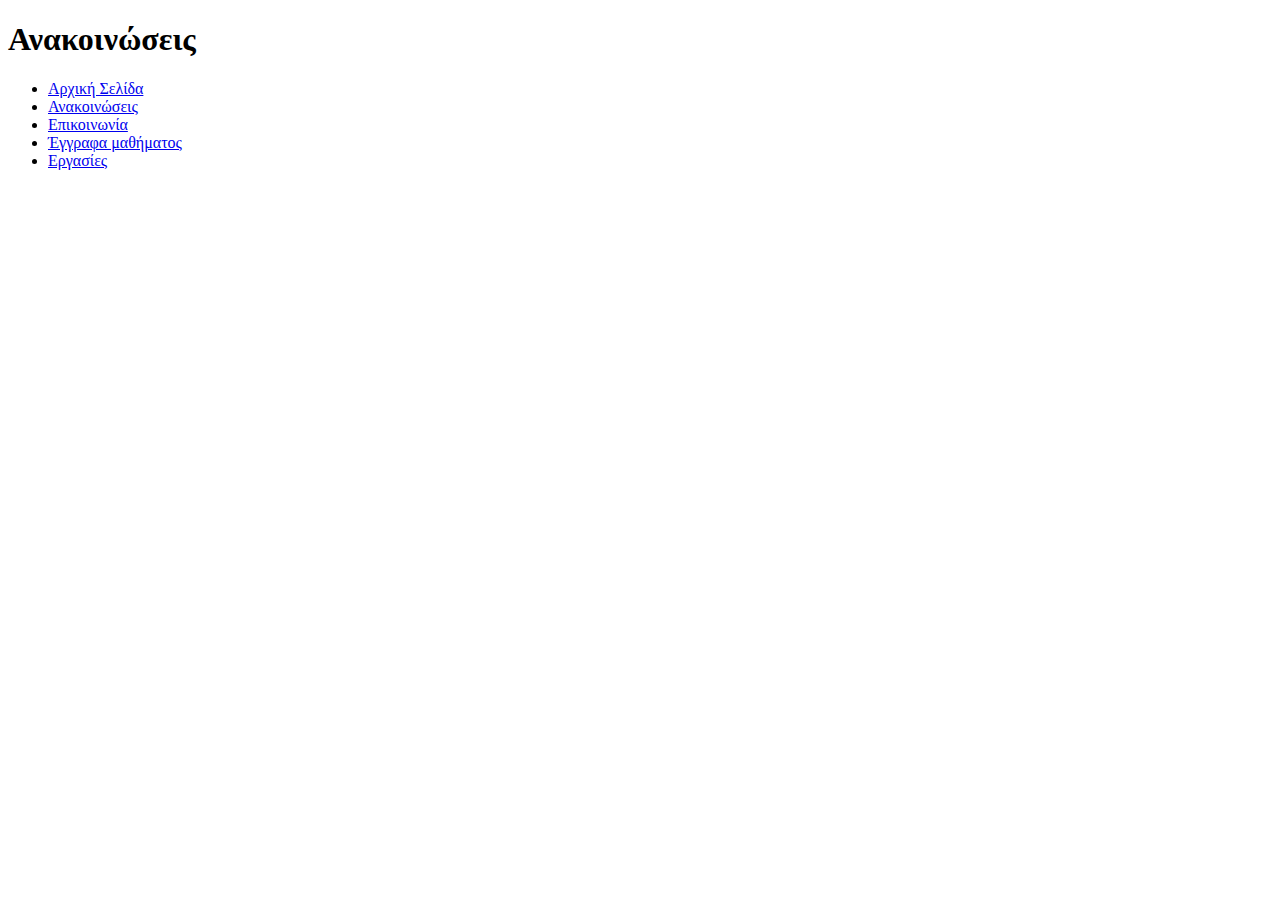
==== announcement.html @ 75fd4dc3 "Create the structure of each of the html files" ====
<!DOCTYPE html>
<html lang="en">
<head>
    <meta charset="UTF-8">
    <title>Ανακοινώσεις</title>
</head>
<body>
    <div>
        <h1>Ανακοινώσεις</h1>
        <ul>
            <li><a href="./index.html">Αρχική Σελίδα</a></li>
            <li><a href="./announcement.html">Ανακοινώσεις</a></li>
            <li><a href="./communication.html">Επικοινωνία</a></li>
            <li><a href="./documents.html">Έγγραφα μαθήματος</a></li>
            <li><a href="./homework.html">Εργασίες</a></li>
        </ul>
    </div>
</body>
</html>
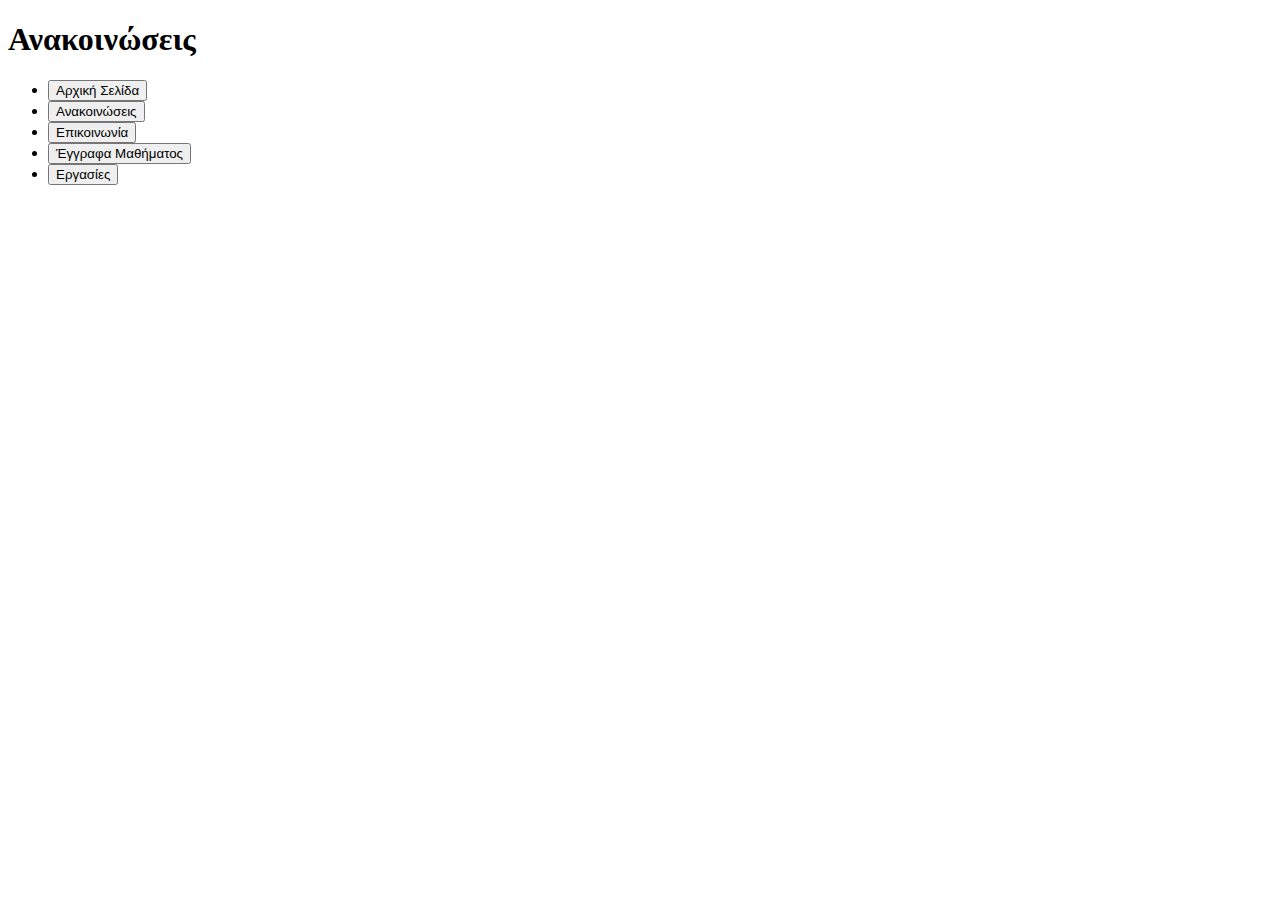
==== commit b9698f29: "Add buttons to navigation bar as well as add image and welcome txt" ====
--- a/announcement.html
+++ b/announcement.html
@@ -5,14 +5,15 @@
     <title>Ανακοινώσεις</title>
 </head>
 <body>
+    
+    <h1>Ανακοινώσεις</h1>
     <div>
-        <h1>Ανακοινώσεις</h1>
         <ul>
-            <li><a href="./index.html">Αρχική Σελίδα</a></li>
-            <li><a href="./announcement.html">Ανακοινώσεις</a></li>
-            <li><a href="./communication.html">Επικοινωνία</a></li>
-            <li><a href="./documents.html">Έγγραφα μαθήματος</a></li>
-            <li><a href="./homework.html">Εργασίες</a></li>
+            <li><button class="navigation" onclick="window.location.href='./index.html'">Αρχική Σελίδα</button></li>
+            <li><button class="navigation" onclick="window.location.href='./announcement.html'">Ανακοινώσεις</button></li>
+            <li><button class="navigation" onclick="window.location.href='./communication.html'">Επικοινωνία</button></li>
+            <li><button class="navigation" onclick="window.location.href='./documents.html'">Έγγραφα Μαθήματος</button></li>
+            <li><button class="navigation" onclick="window.location.href='./homework.html'">Εργασίες</button></li>
         </ul>
     </div>
 </body>
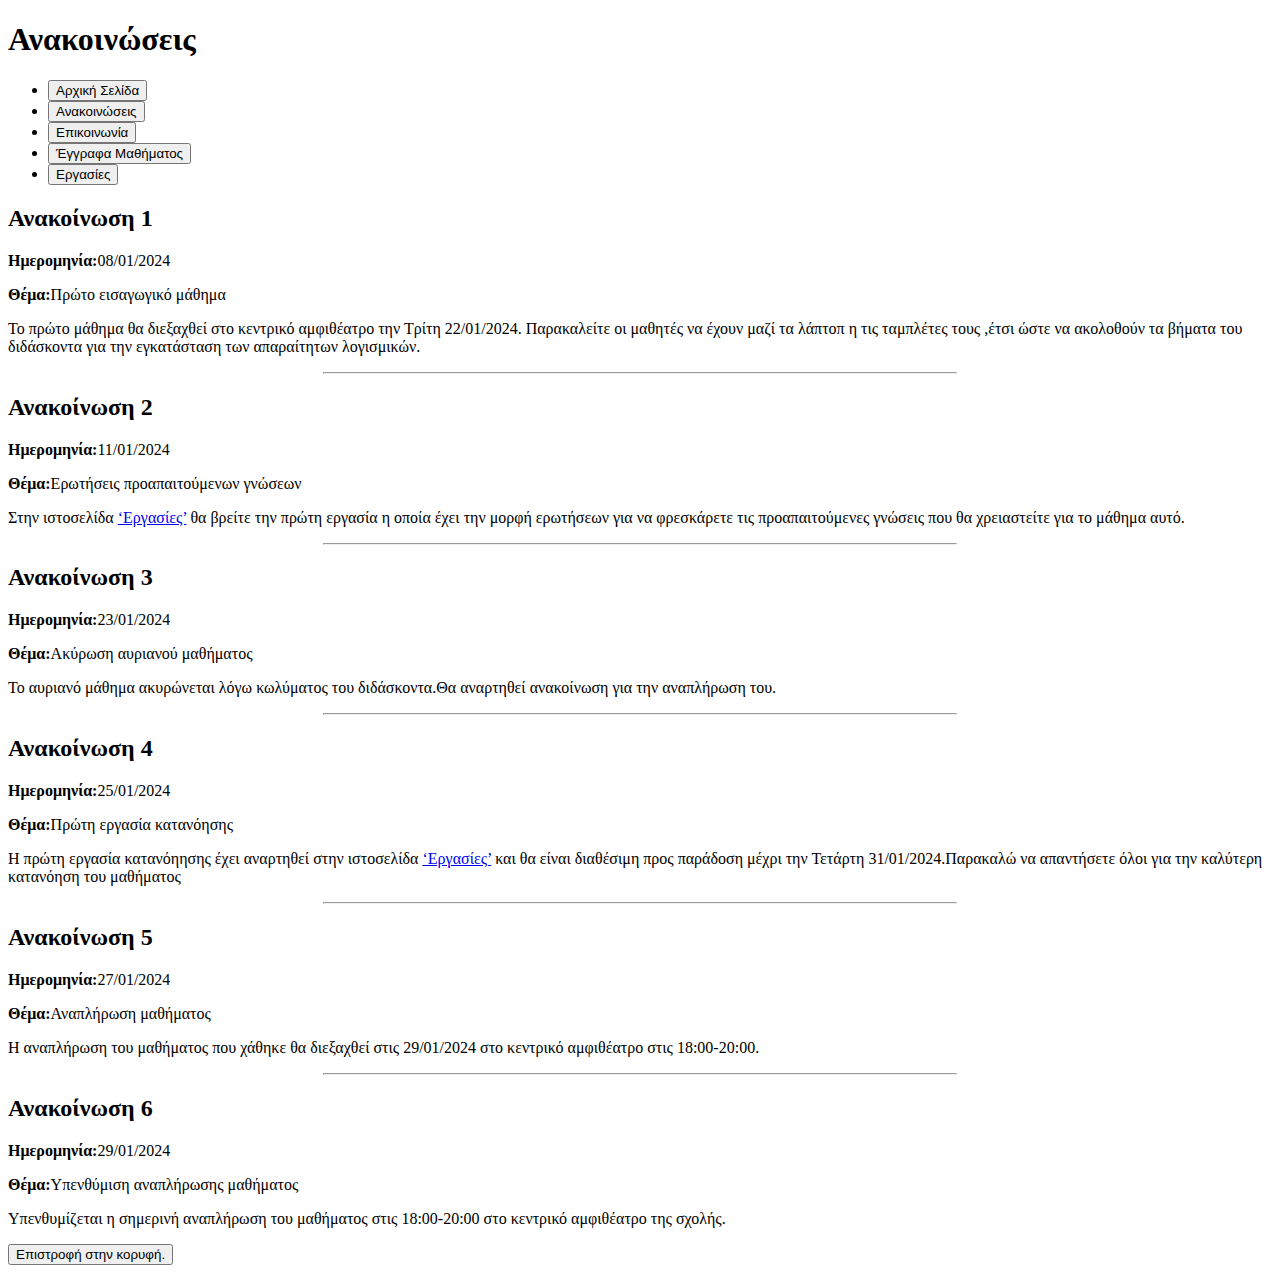
==== commit 1fa25a8b: "Create announcement bar and toTop button" ====
--- a/announcement.html
+++ b/announcement.html
@@ -5,9 +5,8 @@
     <title>Ανακοινώσεις</title>
 </head>
 <body>
-    
     <h1>Ανακοινώσεις</h1>
-    <div>
+    <div class="navigation-bar">
         <ul>
             <li><button class="navigation" onclick="window.location.href='./index.html'">Αρχική Σελίδα</button></li>
             <li><button class="navigation" onclick="window.location.href='./announcement.html'">Ανακοινώσεις</button></li>
@@ -16,5 +15,56 @@
             <li><button class="navigation" onclick="window.location.href='./homework.html'">Εργασίες</button></li>
         </ul>
     </div>
+
+    <div class="announcement-bar">
+        <h2>Ανακοίνωση 1</h2>
+        <p><strong>Ημερομηνία:</strong>08/01/2024</p>
+        <p><strong>Θέμα:</strong>Πρώτο εισαγωγικό μάθημα</p>
+        <p>Το πρώτο μάθημα θα διεξαχθεί στο κεντρικό αμφιθέατρο την Τρίτη 22/01/2024.
+            Παρακαλείτε οι μαθητές να έχουν μαζί τα λάπτοπ η τις ταμπλέτες τους 
+            ,έτσι ώστε να ακολοθούν τα βήματα του διδάσκοντα για την εγκατάσταση των απαραίτητων λογισμικών.    
+        </p> 
+
+        <hr width="50%">
+        <h2>Ανακοίνωση 2</h2>
+        <p><strong>Ημερομηνία:</strong>11/01/2024</p>
+        <p><strong>Θέμα:</strong>Ερωτήσεις προαπαιτούμενων γνώσεων</p>
+        <p>Στην ιστοσελίδα <a href="./homework.html">&lsquo;Εργασίες&rsquo;</a> 
+          θα βρείτε την πρώτη εργασία η οποία έχει την μορφή ερωτήσεων για να φρεσκάρετε
+          τις προαπαιτούμενες γνώσεις που θα χρειαστείτε για το μάθημα αυτό.
+        </p>
+
+        <hr width="50%">
+        <h2>Ανακοίνωση 3</h2>
+        <p><strong>Ημερομηνία:</strong>23/01/2024</p>
+        <p><strong>Θέμα:</strong>Ακύρωση αυριανού μαθήματος</p>
+        <p>Το αυριανό μάθημα ακυρώνεται λόγω κωλύματος του διδάσκοντα.Θα αναρτηθεί ανακοίνωση για την αναπλήρωση του.
+        </p> 
+
+        <hr width="50%">
+        <h2>Ανακοίνωση 4</h2>
+        <p><strong>Ημερομηνία:</strong>25/01/2024</p>
+        <p><strong>Θέμα:</strong>Πρώτη εργασία κατανόησης</p>
+        <p>Η πρώτη εργασία κατανόηησης έχει αναρτηθεί στην ιστοσελίδα <a href="./homework.html">&lsquo;Εργασίες&rsquo;</a> 
+         και θα είναι διαθέσιμη προς παράδοση μέχρι την Τετάρτη 31/01/2024.Παρακαλώ να απαντήσετε όλοι για την καλύτερη κατανόηση του μαθήματος
+        </p> 
+
+        <hr width="50%">
+        <h2>Ανακοίνωση 5</h2>
+        <p><strong>Ημερομηνία:</strong>27/01/2024</p>
+        <p><strong>Θέμα:</strong>Αναπλήρωση μαθήματος</p>
+        <p>Η αναπλήρωση του μαθήματος που χάθηκε θα διεξαχθεί στις 29/01/2024 στο κεντρικό αμφιθέατρο στις 18:00-20:00.
+        </p> 
+
+        <hr width="50%">
+        <h2>Ανακοίνωση 6</h2>
+        <p><strong>Ημερομηνία:</strong>29/01/2024</p>
+        <p><strong>Θέμα:</strong>Υπενθύμιση αναπλήρωσης μαθήματος</p>
+        <p>Υπενθυμίζεται η σημερινή αναπλήρωση του μαθήματος στις 18:00-20:00 στο κεντρικό αμφιθέατρο της σχολής.
+        </p> 
+
+        <button onclick="window.location.href='#top'" id="toTopBtn">Επιστροφή στην κορυφή.</button>
+
+    </div>
 </body>
 </html>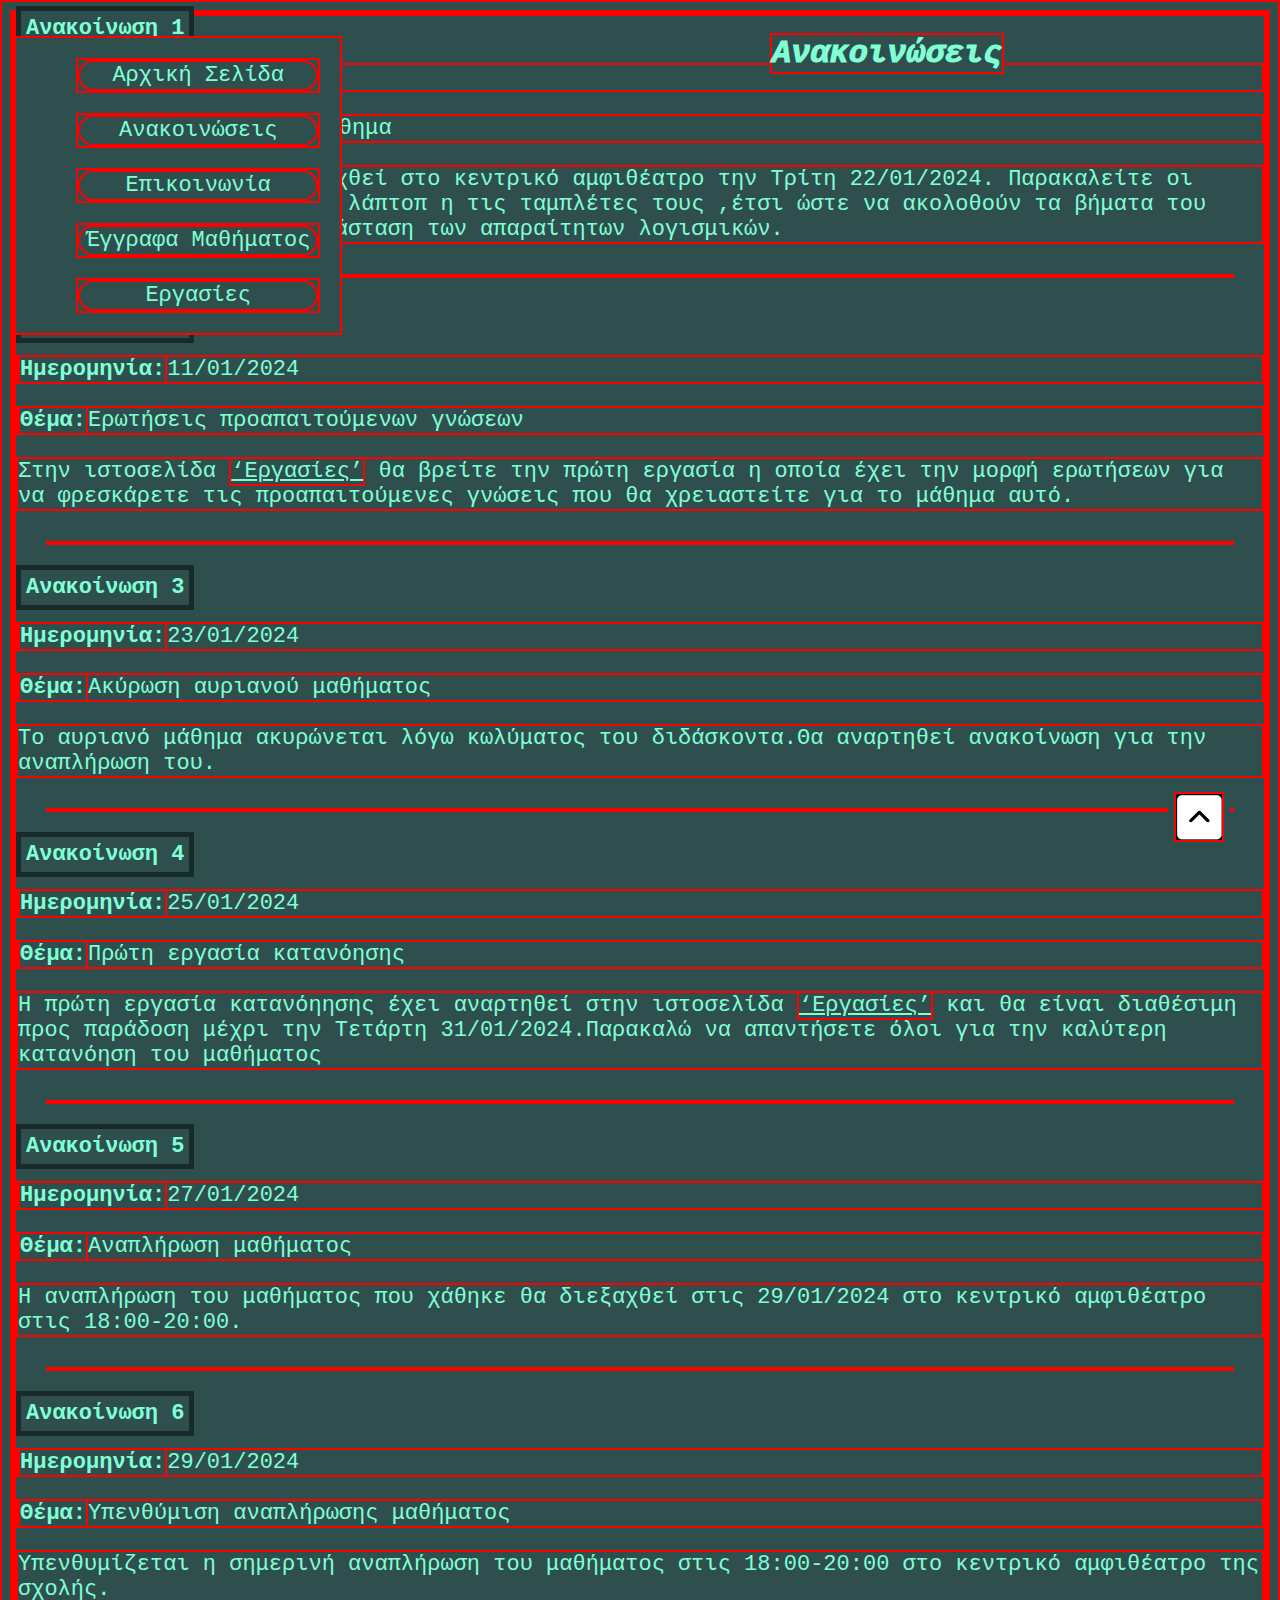
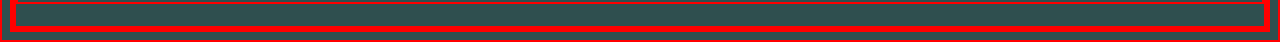
==== commit 7becd13c: "Add css file change the navigation bar" ====
--- a/announcement.html
+++ b/announcement.html
@@ -3,68 +3,71 @@
 <head>
     <meta charset="UTF-8">
     <title>Ανακοινώσεις</title>
+    <link rel="stylesheet" href="style.css">
 </head>
 <body>
     <h1>Ανακοινώσεις</h1>
-    <div class="navigation-bar">
-        <ul>
+    <div id="announcement-page">
+        <!-- NAVIGATION BAR -->
+        <ul class="navigation-list">
             <li><button class="navigation" onclick="window.location.href='./index.html'">Αρχική Σελίδα</button></li>
             <li><button class="navigation" onclick="window.location.href='./announcement.html'">Ανακοινώσεις</button></li>
             <li><button class="navigation" onclick="window.location.href='./communication.html'">Επικοινωνία</button></li>
-            <li><button class="navigation" onclick="window.location.href='./documents.html'">Έγγραφα Μαθήματος</button></li>
+            <li><button class="navigation" onclick="window.location.href='./documents.html'">Έγγραφα Μαθήματος</button></li> 
             <li><button class="navigation" onclick="window.location.href='./homework.html'">Εργασίες</button></li>
         </ul>
+       <!-- ANNNOUNCEMENTS -->
+        <div class="announcement-bar">
+            <h2>Ανακοίνωση 1</h2>
+            <p><strong>Ημερομηνία:</strong>08/01/2024</p>
+            <p><strong>Θέμα:</strong>Πρώτο εισαγωγικό μάθημα</p>
+            <p>Το πρώτο μάθημα θα διεξαχθεί στο κεντρικό αμφιθέατρο την Τρίτη 22/01/2024.
+            Παρακαλείτε οι μαθητές να έχουν μαζί τα λάπτοπ η τις ταμπλέτες τους 
+            ,έτσι ώστε να ακολοθούν τα βήματα του διδάσκοντα για την εγκατάσταση των απαραίτητων λογισμικών.    
+            </p> 
+
+            <hr>
+            <h2>Ανακοίνωση 2</h2>
+            <p><strong>Ημερομηνία:</strong>11/01/2024</p>
+            <p><strong>Θέμα:</strong>Ερωτήσεις προαπαιτούμενων γνώσεων</p>
+            <p>Στην ιστοσελίδα <a href="./homework.html">&lsquo;Εργασίες&rsquo;</a> 
+            θα βρείτε την πρώτη εργασία η οποία έχει την μορφή ερωτήσεων για να φρεσκάρετε
+            τις προαπαιτούμενες γνώσεις που θα χρειαστείτε για το μάθημα αυτό.
+            </p>
+
+            <hr>
+            <h2>Ανακοίνωση 3</h2>
+            <p><strong>Ημερομηνία:</strong>23/01/2024</p>
+            <p><strong>Θέμα:</strong>Ακύρωση αυριανού μαθήματος</p>
+            <p>Το αυριανό μάθημα ακυρώνεται λόγω κωλύματος του διδάσκοντα.Θα αναρτηθεί ανακοίνωση για την αναπλήρωση του.
+            </p> 
+
+            <hr>
+            <h2>Ανακοίνωση 4</h2>
+            <p><strong>Ημερομηνία:</strong>25/01/2024</p>
+            <p><strong>Θέμα:</strong>Πρώτη εργασία κατανόησης</p>
+            <p>Η πρώτη εργασία κατανόηησης έχει αναρτηθεί στην ιστοσελίδα <a href="./homework.html">&lsquo;Εργασίες&rsquo;</a> 
+            και θα είναι διαθέσιμη προς παράδοση μέχρι την Τετάρτη 31/01/2024.Παρακαλώ να απαντήσετε όλοι για την καλύτερη κατανόηση του μαθήματος
+            </p> 
+
+            <hr>
+            <h2>Ανακοίνωση 5</h2>
+            <p><strong>Ημερομηνία:</strong>27/01/2024</p>
+            <p><strong>Θέμα:</strong>Αναπλήρωση μαθήματος</p>
+            <p>Η αναπλήρωση του μαθήματος που χάθηκε θα διεξαχθεί στις 29/01/2024 στο κεντρικό αμφιθέατρο στις 18:00-20:00.
+            </p> 
+
+            <hr>
+            <h2>Ανακοίνωση 6</h2>
+            <p><strong>Ημερομηνία:</strong>29/01/2024</p>
+            <p><strong>Θέμα:</strong>Υπενθύμιση αναπλήρωσης μαθήματος</p>
+            <p>Υπενθυμίζεται η σημερινή αναπλήρωση του μαθήματος στις 18:00-20:00 στο κεντρικό αμφιθέατρο της σχολής.
+            </p> 
+            <!-- BACK TO TOP BUTTON -->
+            <button onclick="window.location.href='#top'" id="toTopBtn"><img src="./img/up-arrow.jpg" alt="Back to top." width="50" height="50"></button>
+
+        </div>
     </div>
 
-    <div class="announcement-bar">
-        <h2>Ανακοίνωση 1</h2>
-        <p><strong>Ημερομηνία:</strong>08/01/2024</p>
-        <p><strong>Θέμα:</strong>Πρώτο εισαγωγικό μάθημα</p>
-        <p>Το πρώτο μάθημα θα διεξαχθεί στο κεντρικό αμφιθέατρο την Τρίτη 22/01/2024.
-            Παρακαλείτε οι μαθητές να έχουν μαζί τα λάπτοπ η τις ταμπλέτες τους 
-            ,έτσι ώστε να ακολοθούν τα βήματα του διδάσκοντα για την εγκατάσταση των απαραίτητων λογισμικών.    
-        </p> 
-
-        <hr width="50%">
-        <h2>Ανακοίνωση 2</h2>
-        <p><strong>Ημερομηνία:</strong>11/01/2024</p>
-        <p><strong>Θέμα:</strong>Ερωτήσεις προαπαιτούμενων γνώσεων</p>
-        <p>Στην ιστοσελίδα <a href="./homework.html">&lsquo;Εργασίες&rsquo;</a> 
-          θα βρείτε την πρώτη εργασία η οποία έχει την μορφή ερωτήσεων για να φρεσκάρετε
-          τις προαπαιτούμενες γνώσεις που θα χρειαστείτε για το μάθημα αυτό.
-        </p>
-
-        <hr width="50%">
-        <h2>Ανακοίνωση 3</h2>
-        <p><strong>Ημερομηνία:</strong>23/01/2024</p>
-        <p><strong>Θέμα:</strong>Ακύρωση αυριανού μαθήματος</p>
-        <p>Το αυριανό μάθημα ακυρώνεται λόγω κωλύματος του διδάσκοντα.Θα αναρτηθεί ανακοίνωση για την αναπλήρωση του.
-        </p> 
-
-        <hr width="50%">
-        <h2>Ανακοίνωση 4</h2>
-        <p><strong>Ημερομηνία:</strong>25/01/2024</p>
-        <p><strong>Θέμα:</strong>Πρώτη εργασία κατανόησης</p>
-        <p>Η πρώτη εργασία κατανόηησης έχει αναρτηθεί στην ιστοσελίδα <a href="./homework.html">&lsquo;Εργασίες&rsquo;</a> 
-         και θα είναι διαθέσιμη προς παράδοση μέχρι την Τετάρτη 31/01/2024.Παρακαλώ να απαντήσετε όλοι για την καλύτερη κατανόηση του μαθήματος
-        </p> 
-
-        <hr width="50%">
-        <h2>Ανακοίνωση 5</h2>
-        <p><strong>Ημερομηνία:</strong>27/01/2024</p>
-        <p><strong>Θέμα:</strong>Αναπλήρωση μαθήματος</p>
-        <p>Η αναπλήρωση του μαθήματος που χάθηκε θα διεξαχθεί στις 29/01/2024 στο κεντρικό αμφιθέατρο στις 18:00-20:00.
-        </p> 
-
-        <hr width="50%">
-        <h2>Ανακοίνωση 6</h2>
-        <p><strong>Ημερομηνία:</strong>29/01/2024</p>
-        <p><strong>Θέμα:</strong>Υπενθύμιση αναπλήρωσης μαθήματος</p>
-        <p>Υπενθυμίζεται η σημερινή αναπλήρωση του μαθήματος στις 18:00-20:00 στο κεντρικό αμφιθέατρο της σχολής.
-        </p> 
-
-        <button onclick="window.location.href='#top'" id="toTopBtn">Επιστροφή στην κορυφή.</button>
-
-    </div>
 </body>
 </html>--- a/style.css
+++ b/style.css
@@ -0,0 +1,95 @@
+*{
+    color:aquamarine;
+    background-color: darkslategray;
+    font-size: 22px;
+    font-family: 'Courier New', Courier, monospace;
+    border: 2px solid red;
+    box-sizing: border-box;
+}
+
+h1{
+    display: inline;
+    font-style: italic;
+    font-size:xx-large;
+    font-weight: 1000;
+    position: absolute;
+    left: 770px; 
+}
+
+
+#toTopBtn{
+    position: fixed;
+    bottom: 50px;
+    right: 50px;
+    border: 0;
+}   
+
+body{
+    display: inline-flex;
+}
+
+/* THIS IS FOR THE NAVIGATION BAR */
+
+.navigation-list{
+    display: inline;
+    list-style: none;
+    max-inline-size: 500px;
+    position: absolute;
+}
+
+/* List elements in the navigation list */
+.navigation-list li{
+    margin: 20px;
+}
+
+.navigation-list button{
+   width: 100%;
+   text-align: center;
+   border-radius: 20px;
+}
+
+
+/* THIS IS FOR THE MAIN PAGE */
+.welcome-container{
+    display: inline-flex;
+    margin: 20px;
+    margin-top: 100px;
+   
+}
+
+#mainpage{
+    display: inline-flex;
+}
+
+.welcome-txt{
+   width: 600px;
+   margin: 30px;
+}
+
+.welcome-img{
+    width: 600px;
+}
+
+
+#announcement-page{
+    display: inline-flex;
+} 
+
+.announcement-bar{
+    display: inline;
+}
+
+
+
+
+h2{
+    display: inline;
+    border: 5px solid rgb(25, 42, 42);
+    padding: 5px;
+} 
+
+hr{
+    color: rgb(25, 42, 42);
+    margin: 30px;
+    display: block;
+}
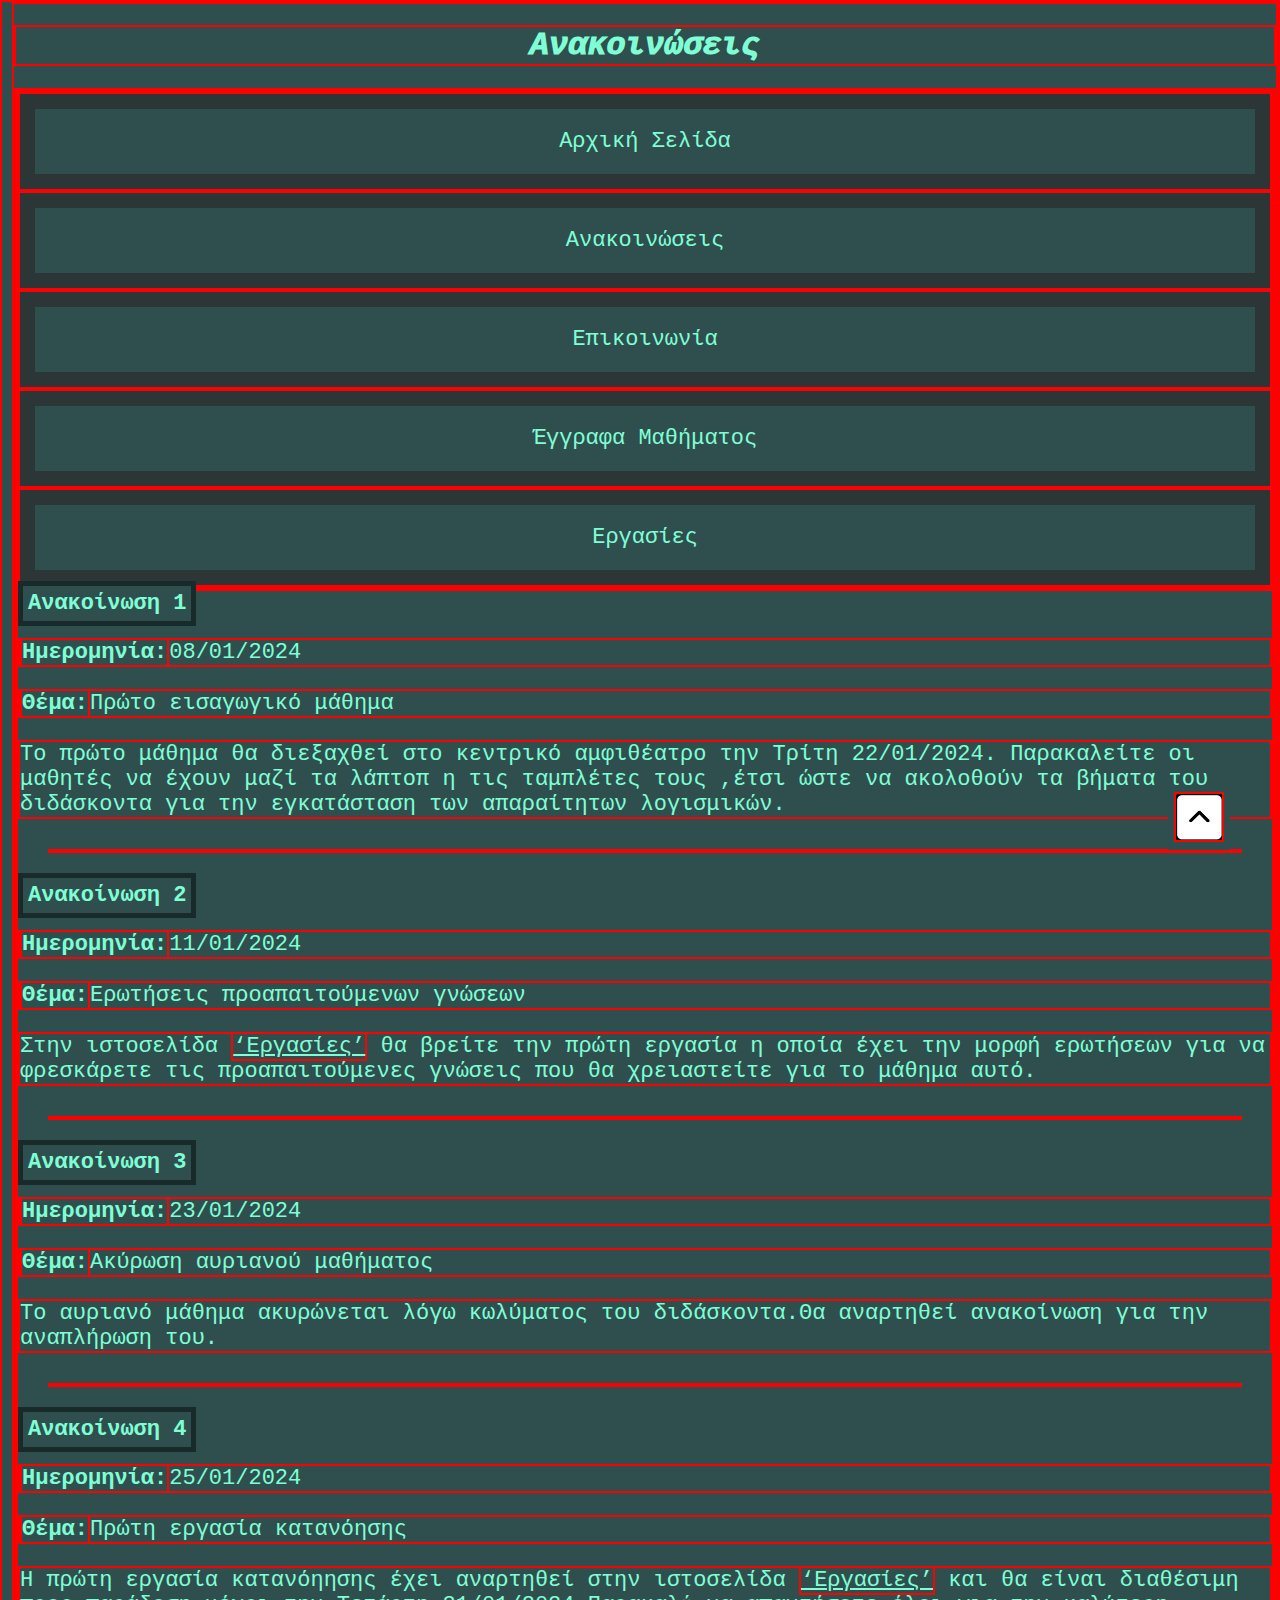
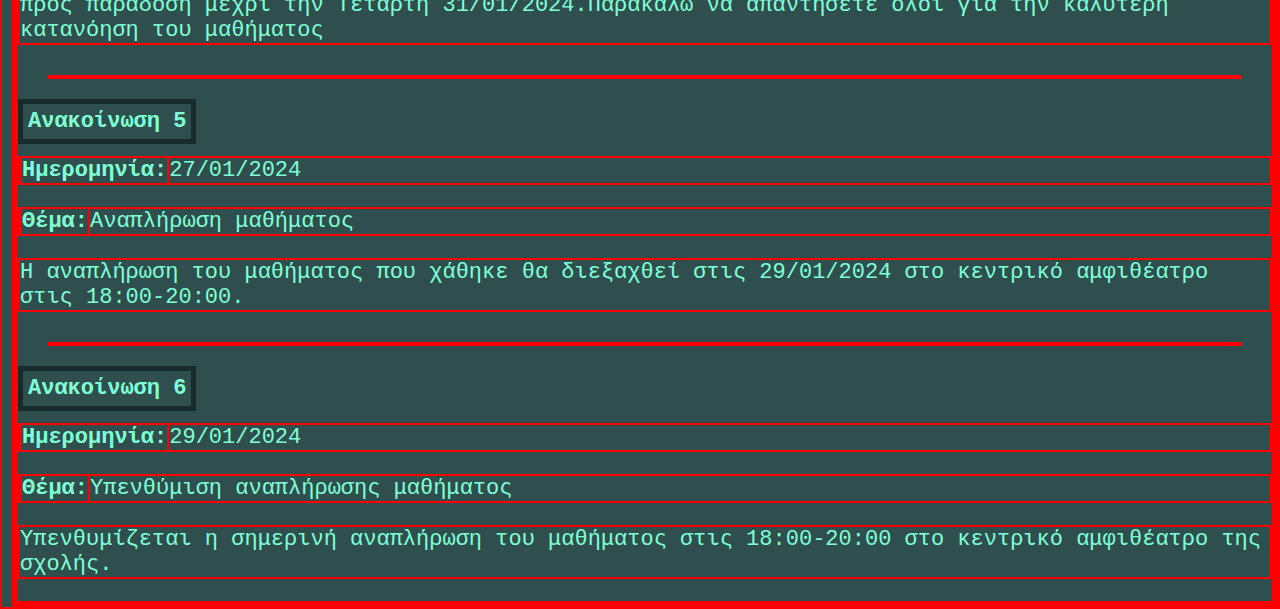
==== commit d855cd9d: "Change navigation bar add more css stuff" ====
--- a/announcement.html
+++ b/announcement.html
@@ -7,14 +7,14 @@
 </head>
 <body>
     <h1>Ανακοινώσεις</h1>
-    <div id="announcement-page">
+    <div id="announcement-container">
         <!-- NAVIGATION BAR -->
         <ul class="navigation-list">
-            <li><button class="navigation" onclick="window.location.href='./index.html'">Αρχική Σελίδα</button></li>
-            <li><button class="navigation" onclick="window.location.href='./announcement.html'">Ανακοινώσεις</button></li>
-            <li><button class="navigation" onclick="window.location.href='./communication.html'">Επικοινωνία</button></li>
-            <li><button class="navigation" onclick="window.location.href='./documents.html'">Έγγραφα Μαθήματος</button></li> 
-            <li><button class="navigation" onclick="window.location.href='./homework.html'">Εργασίες</button></li>
+            <li><a class="navigation" href='./index.html'">Αρχική Σελίδα</a></li>
+            <li><a class="navigation" href='./announcement.html'">Ανακοινώσεις</a></li>
+            <li><a class="navigation" href='./communication.html'">Επικοινωνία</a></li>
+            <li><a class="navigation" href='./documents.html'">Έγγραφα Μαθήματος</a></li> 
+            <li><a class="navigation" href='./homework.html'">Εργασίες</a></li>
         </ul>
        <!-- ANNNOUNCEMENTS -->
         <div class="announcement-bar">
@@ -22,25 +22,23 @@
             <p><strong>Ημερομηνία:</strong>08/01/2024</p>
             <p><strong>Θέμα:</strong>Πρώτο εισαγωγικό μάθημα</p>
             <p>Το πρώτο μάθημα θα διεξαχθεί στο κεντρικό αμφιθέατρο την Τρίτη 22/01/2024.
-            Παρακαλείτε οι μαθητές να έχουν μαζί τα λάπτοπ η τις ταμπλέτες τους 
-            ,έτσι ώστε να ακολοθούν τα βήματα του διδάσκοντα για την εγκατάσταση των απαραίτητων λογισμικών.    
+                Παρακαλείτε οι μαθητές να έχουν μαζί τα λάπτοπ η τις ταμπλέτες τους 
+                ,έτσι ώστε να ακολοθούν τα βήματα του διδάσκοντα για την εγκατάσταση των απαραίτητων λογισμικών.    
             </p> 
-
             <hr>
             <h2>Ανακοίνωση 2</h2>
             <p><strong>Ημερομηνία:</strong>11/01/2024</p>
             <p><strong>Θέμα:</strong>Ερωτήσεις προαπαιτούμενων γνώσεων</p>
             <p>Στην ιστοσελίδα <a href="./homework.html">&lsquo;Εργασίες&rsquo;</a> 
-            θα βρείτε την πρώτη εργασία η οποία έχει την μορφή ερωτήσεων για να φρεσκάρετε
-            τις προαπαιτούμενες γνώσεις που θα χρειαστείτε για το μάθημα αυτό.
+                θα βρείτε την πρώτη εργασία η οποία έχει την μορφή ερωτήσεων για να φρεσκάρετε
+                τις προαπαιτούμενες γνώσεις που θα χρειαστείτε για το μάθημα αυτό.
             </p>
 
             <hr>
             <h2>Ανακοίνωση 3</h2>
             <p><strong>Ημερομηνία:</strong>23/01/2024</p>
             <p><strong>Θέμα:</strong>Ακύρωση αυριανού μαθήματος</p>
-            <p>Το αυριανό μάθημα ακυρώνεται λόγω κωλύματος του διδάσκοντα.Θα αναρτηθεί ανακοίνωση για την αναπλήρωση του.
-            </p> 
+            <p>Το αυριανό μάθημα ακυρώνεται λόγω κωλύματος του διδάσκοντα.Θα αναρτηθεί ανακοίνωση για την αναπλήρωση του.</p> 
 
             <hr>
             <h2>Ανακοίνωση 4</h2>
--- a/style.css
+++ b/style.css
@@ -1,3 +1,4 @@
+/* THIS IS FOR EVERY PAGE */
 *{
     color:aquamarine;
     background-color: darkslategray;
@@ -8,12 +9,10 @@
 }
 
 h1{
-    display: inline;
+    text-align: center;
     font-style: italic;
     font-size:xx-large;
     font-weight: 1000;
-    position: absolute;
-    left: 770px; 
 }
 
 
@@ -25,60 +24,62 @@
 }   
 
 body{
-    display: inline-flex;
+    margin: 0;
+    margin-left: 10px;
 }
 
 /* THIS IS FOR THE NAVIGATION BAR */
 
 .navigation-list{
-    display: inline;
     list-style: none;
-    max-inline-size: 500px;
-    position: absolute;
+    padding: 0;
+    margin: 0;
 }
 
-/* List elements in the navigation list */
-.navigation-list li{
-    margin: 20px;
+
+.navigation-list a{
+    text-decoration: none;
+    display: block;
+    text-align: center;
+    padding: 20px;
+    border: 15px solid rgb(44, 54, 54);
 }
 
-.navigation-list button{
-   width: 100%;
-   text-align: center;
-   border-radius: 20px;
+a:hover{
+    background-color:  rgb(44, 54, 54);
+
 }
 
 
 /* THIS IS FOR THE MAIN PAGE */
 .welcome-container{
-    display: inline-flex;
-    margin: 20px;
-    margin-top: 100px;
-   
+    display: flex;   
+    margin-right: 20px;
+
 }
 
-#mainpage{
+
+.welcome-txt{
+   width: 600px;
+   margin: 20px;
+   flex: 1;
+}
+
+.welcome-img{
+    width: 700px;
+    margin-top: 20px;
+    flex: 1;
+}
+
+
+
+.announcement-container{
     display: inline-flex;
 }
 
-.welcome-txt{
-   width: 600px;
-   margin: 30px;
+.announcement-bar{
+    flex: 1;
 }
-
-.welcome-img{
-    width: 600px;
-}
-
-
-#announcement-page{
-    display: inline-flex;
-} 
-
-.announcement-bar{
-    display: inline;
-}
-
 
 
 
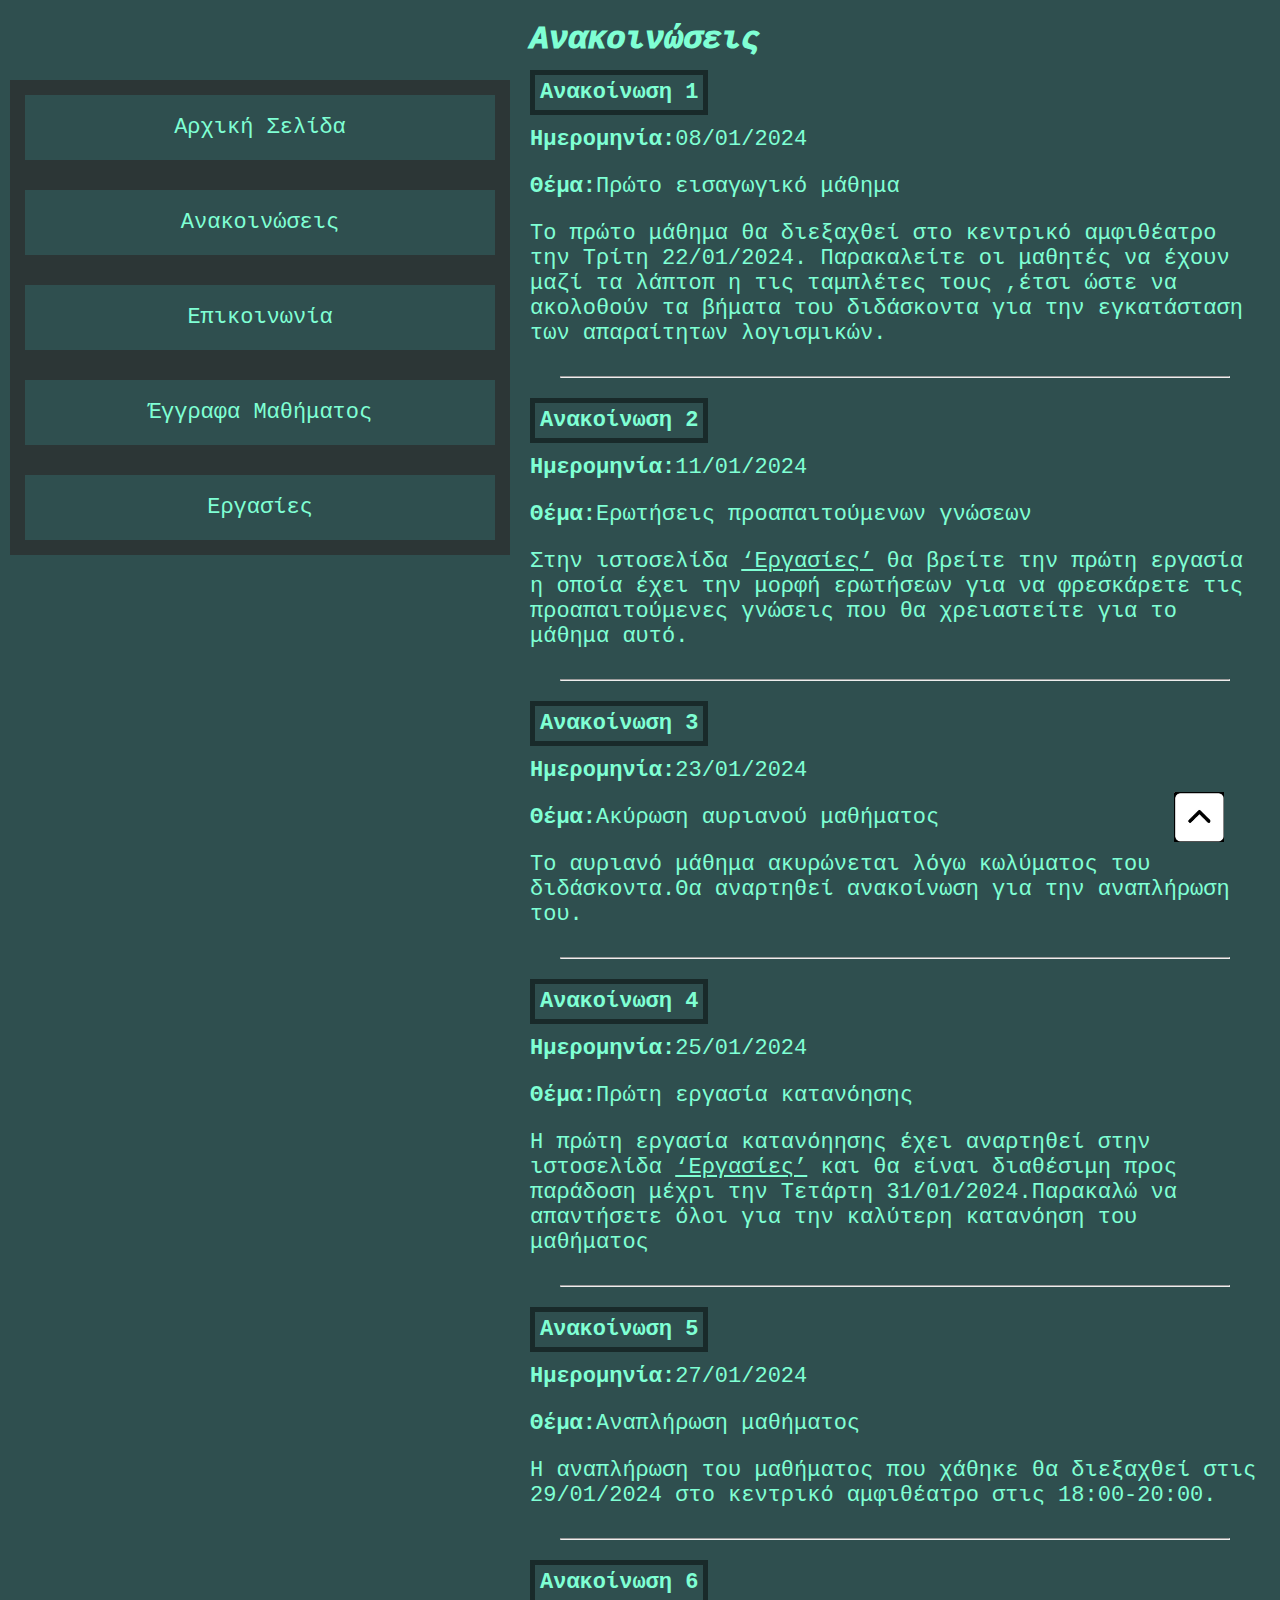
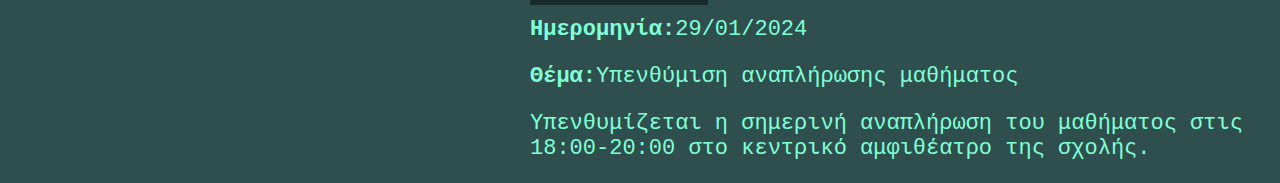
==== commit 30414f8f: "Make everyting displaly flex, fix some details, finalize" ====
--- a/announcement.html
+++ b/announcement.html
@@ -7,7 +7,8 @@
 </head>
 <body>
     <h1>Ανακοινώσεις</h1>
-    <div id="announcement-container">
+
+    <div class="announcement-container page-container">
         <!-- NAVIGATION BAR -->
         <ul class="navigation-list">
             <li><a class="navigation" href='./index.html'">Αρχική Σελίδα</a></li>
@@ -17,7 +18,7 @@
             <li><a class="navigation" href='./homework.html'">Εργασίες</a></li>
         </ul>
        <!-- ANNNOUNCEMENTS -->
-        <div class="announcement-bar">
+        <div class="main-content">
             <h2>Ανακοίνωση 1</h2>
             <p><strong>Ημερομηνία:</strong>08/01/2024</p>
             <p><strong>Θέμα:</strong>Πρώτο εισαγωγικό μάθημα</p>
--- a/style.css
+++ b/style.css
@@ -4,7 +4,6 @@
     background-color: darkslategray;
     font-size: 22px;
     font-family: 'Courier New', Courier, monospace;
-    border: 2px solid red;
     box-sizing: border-box;
 }
 
@@ -14,6 +13,11 @@
     font-size:xx-large;
     font-weight: 1000;
 }
+h2{
+    display: inline;
+    border: 5px solid rgb(25, 42, 42);
+    padding: 5px;
+} 
 
 
 #toTopBtn{
@@ -26,6 +30,11 @@
 body{
     margin: 0;
     margin-left: 10px;
+}
+
+
+hr{
+    margin: 30px;
 }
 
 /* THIS IS FOR THE NAVIGATION BAR */
@@ -43,6 +52,8 @@
     text-align: center;
     padding: 20px;
     border: 15px solid rgb(44, 54, 54);
+    max-width: 500px;
+    min-width: 500px;
 }
 
 a:hover{
@@ -52,11 +63,6 @@
 
 
 /* THIS IS FOR THE MAIN PAGE */
-.welcome-container{
-    display: flex;   
-    margin-right: 20px;
-
-}
 
 
 .welcome-txt{
@@ -68,29 +74,22 @@
 .welcome-img{
     width: 700px;
     margin-top: 20px;
+}
+
+
+.page-container{
+    display: flex;
+    margin-right: 20px;
+}
+
+.main-content{
+    margin-left: 20px;
+}
+
+.homework-content{
     flex: 1;
 }
 
-
-
-.announcement-container{
-    display: inline-flex;
-}
-
-.announcement-bar{
-    flex: 1;
-}
-
-
-
-h2{
-    display: inline;
-    border: 5px solid rgb(25, 42, 42);
-    padding: 5px;
-} 
-
-hr{
-    color: rgb(25, 42, 42);
-    margin: 30px;
-    display: block;
-}
+.email-form{
+    margin: 25px;
+}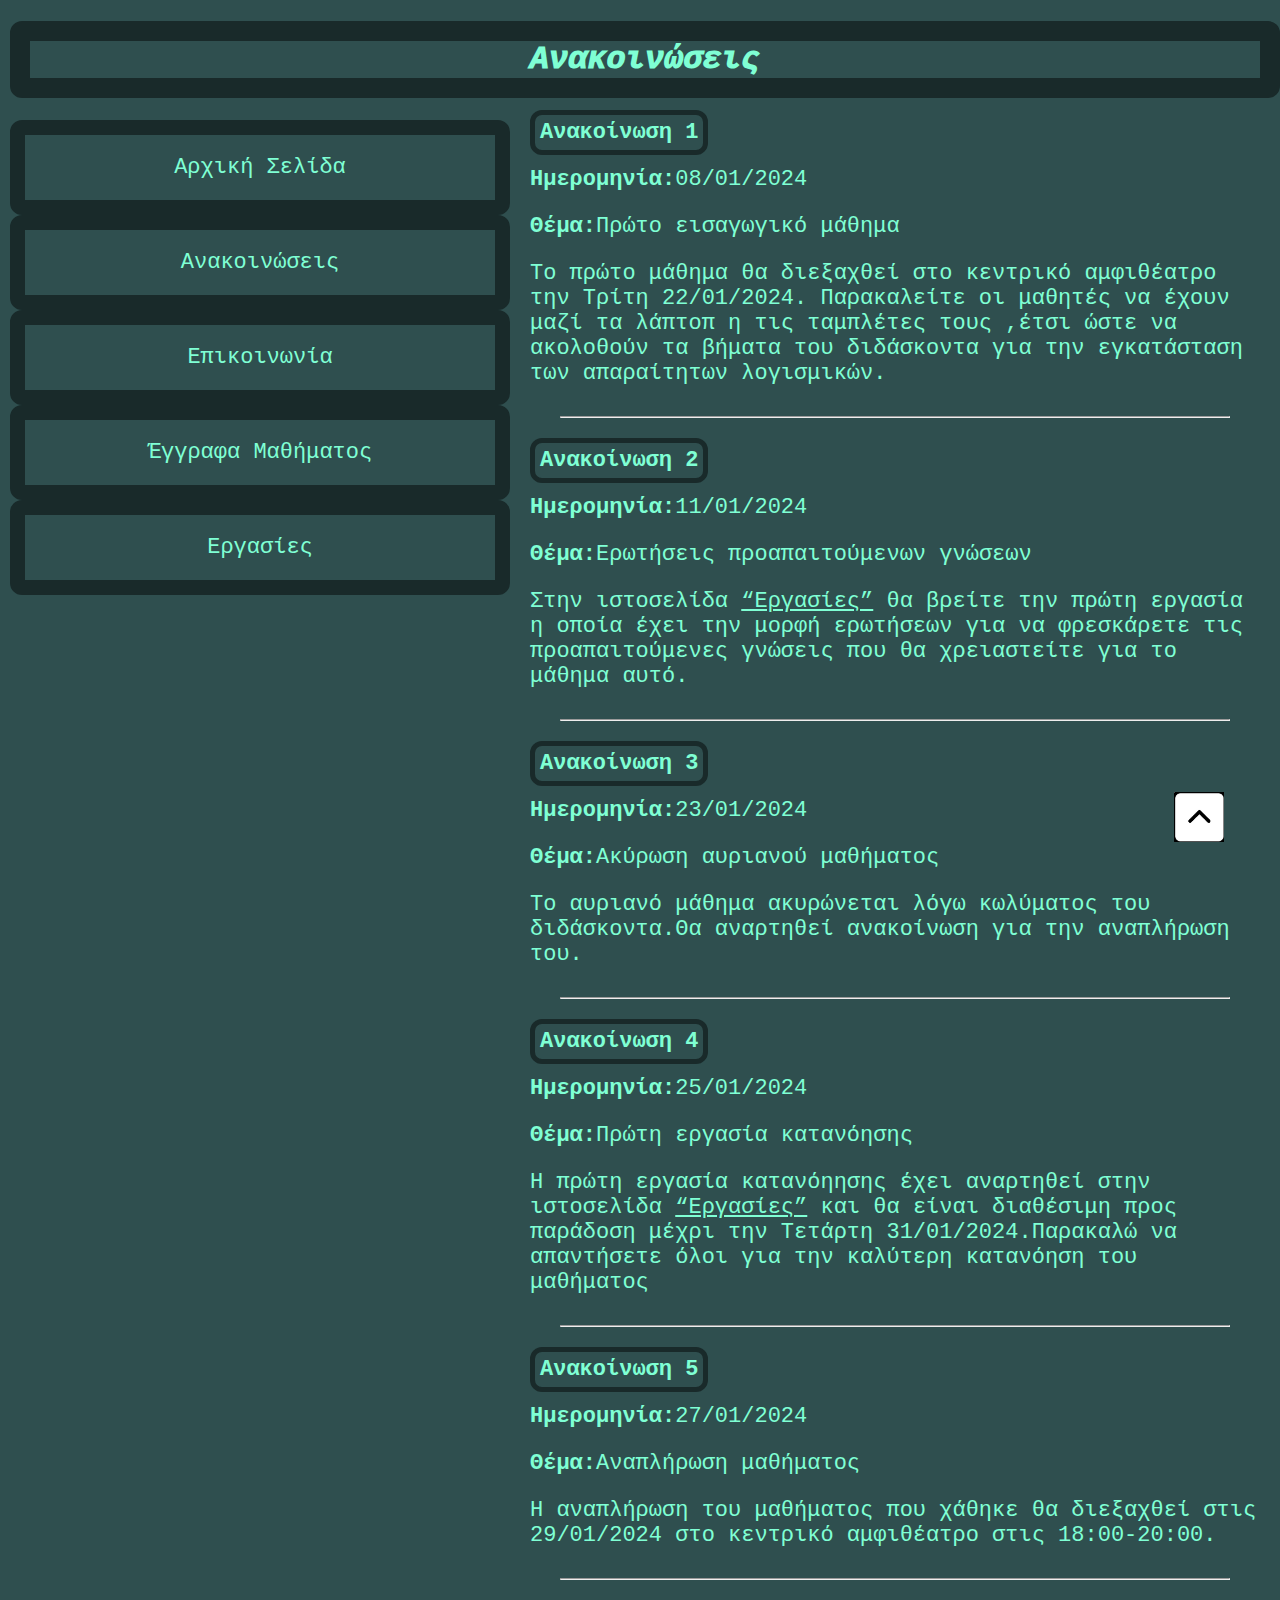
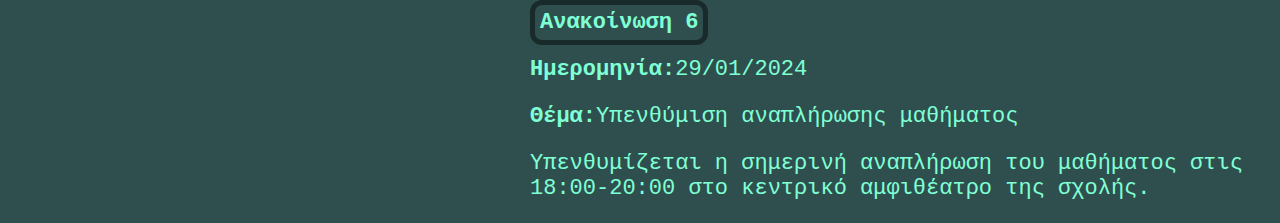
==== commit 533036e9: "Add button to send email through webform, fix style of h2 and h1" ====
--- a/announcement.html
+++ b/announcement.html
@@ -30,7 +30,7 @@
             <h2>Ανακοίνωση 2</h2>
             <p><strong>Ημερομηνία:</strong>11/01/2024</p>
             <p><strong>Θέμα:</strong>Ερωτήσεις προαπαιτούμενων γνώσεων</p>
-            <p>Στην ιστοσελίδα <a href="./homework.html">&lsquo;Εργασίες&rsquo;</a> 
+            <p>Στην ιστοσελίδα <a href="./homework.html">&ldquo;Εργασίες&rdquo;</a> 
                 θα βρείτε την πρώτη εργασία η οποία έχει την μορφή ερωτήσεων για να φρεσκάρετε
                 τις προαπαιτούμενες γνώσεις που θα χρειαστείτε για το μάθημα αυτό.
             </p>
@@ -45,7 +45,7 @@
             <h2>Ανακοίνωση 4</h2>
             <p><strong>Ημερομηνία:</strong>25/01/2024</p>
             <p><strong>Θέμα:</strong>Πρώτη εργασία κατανόησης</p>
-            <p>Η πρώτη εργασία κατανόηησης έχει αναρτηθεί στην ιστοσελίδα <a href="./homework.html">&lsquo;Εργασίες&rsquo;</a> 
+            <p>Η πρώτη εργασία κατανόηησης έχει αναρτηθεί στην ιστοσελίδα <a href="./homework.html">&ldquo;Εργασίες&rdquo;</a> 
             και θα είναι διαθέσιμη προς παράδοση μέχρι την Τετάρτη 31/01/2024.Παρακαλώ να απαντήσετε όλοι για την καλύτερη κατανόηση του μαθήματος
             </p> 
 
--- a/style.css
+++ b/style.css
@@ -12,11 +12,14 @@
     font-style: italic;
     font-size:xx-large;
     font-weight: 1000;
+    border: 20px solid  rgb(25, 42, 42);
+    border-radius: 12px;
 }
 h2{
     display: inline;
     border: 5px solid rgb(25, 42, 42);
     padding: 5px;
+    border-radius: 12px;
 } 
 
 
@@ -37,6 +40,16 @@
     margin: 30px;
 }
 
+
+.page-container{
+    display: flex;
+    margin-right: 20px;
+}
+
+.main-content{
+    margin-left: 20px;
+}
+
 /* THIS IS FOR THE NAVIGATION BAR */
 
 .navigation-list{
@@ -51,13 +64,14 @@
     display: block;
     text-align: center;
     padding: 20px;
-    border: 15px solid rgb(44, 54, 54);
+    border: 15px solid rgb(25, 42, 42);
     max-width: 500px;
     min-width: 500px;
+    border-radius: 12px;
 }
 
 a:hover{
-    background-color:  rgb(44, 54, 54);
+    background-color:  rgb(25, 42, 42);
 
 }
 
@@ -68,7 +82,6 @@
 .welcome-txt{
    width: 600px;
    margin: 20px;
-   flex: 1;
 }
 
 .welcome-img{
@@ -76,20 +89,22 @@
     margin-top: 20px;
 }
 
-
-.page-container{
-    display: flex;
-    margin-right: 20px;
-}
-
-.main-content{
-    margin-left: 20px;
-}
+/* FOR THE HOMEWORK PAGE */
 
 .homework-content{
     flex: 1;
 }
 
+/* FOR THE COMMUNICATION PAGE */
 .email-form{
     margin: 25px;
-}+}
+
+.send-btn{
+    border-radius: 12px;
+
+}
+.send-btn:hover{
+    background-color:  rgb(25, 42, 42);
+}
+
